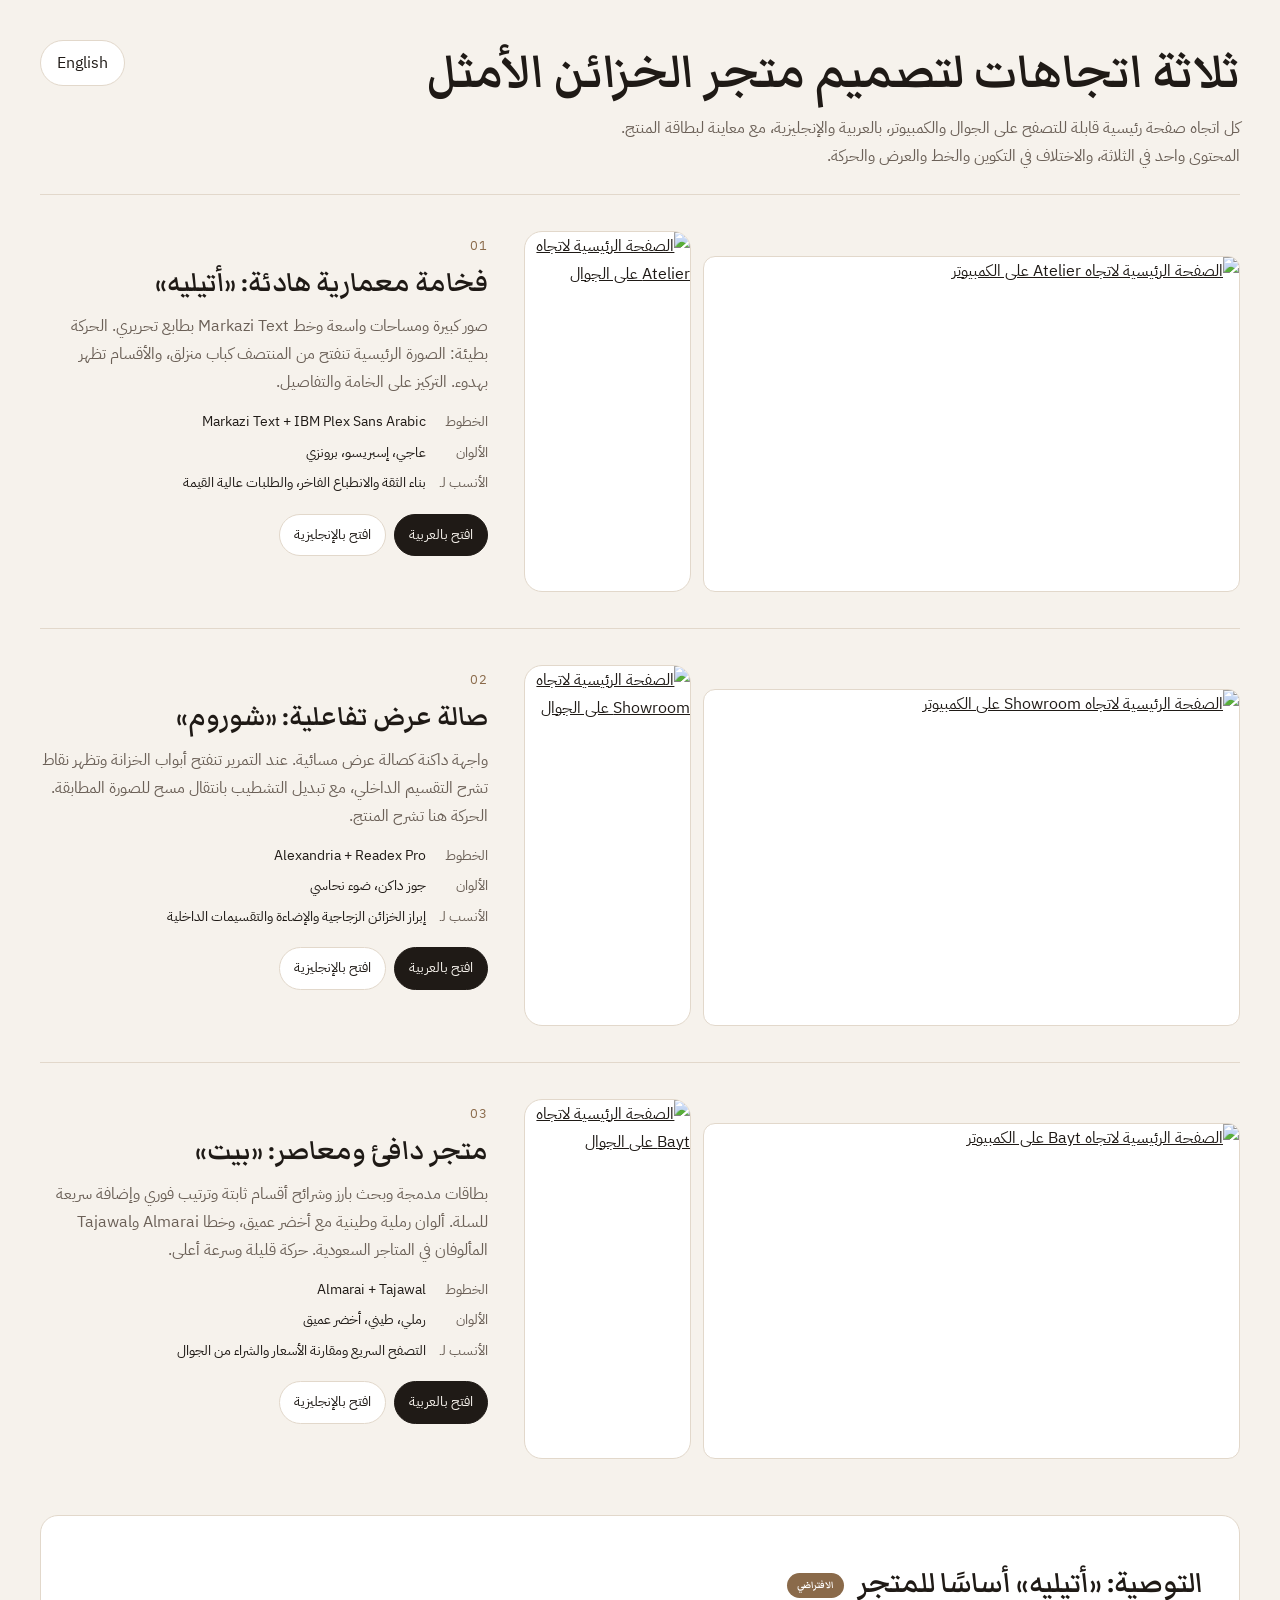
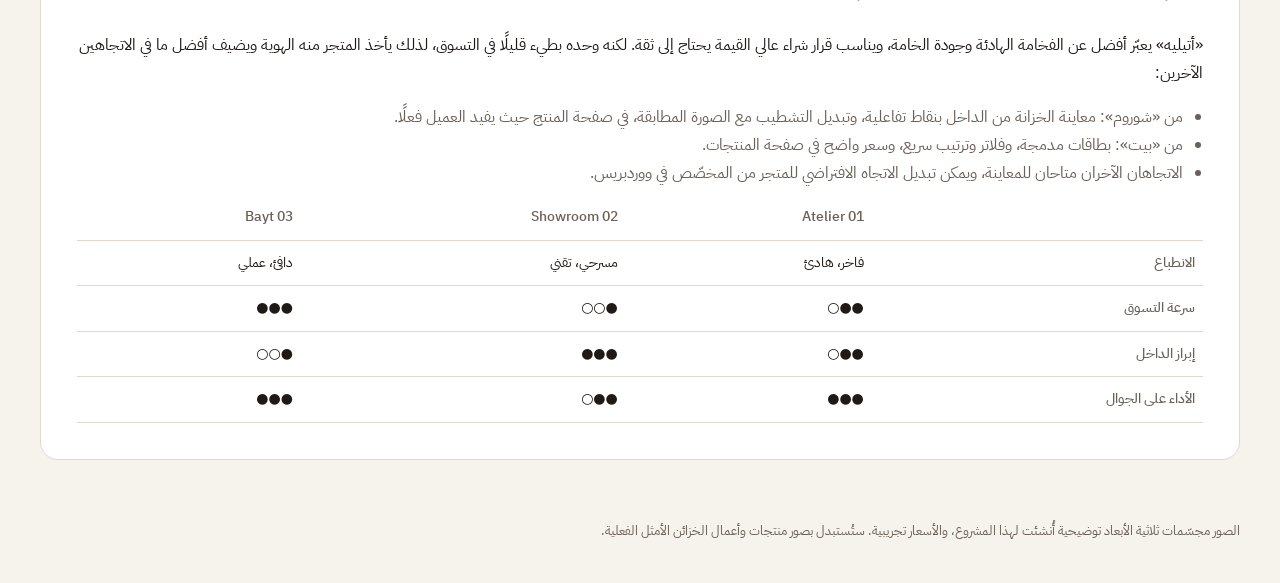
==== optimum-closets/concepts/index.html @ 6e4e9c9d "Optimum Closets v2: bilingual WooCommerce store, three design concepts, 3D renders - Theme v2.0.0: A" ====
<!doctype html>
<html lang="ar" dir="rtl">
<head>
<meta charset="utf-8">
<meta name="viewport" content="width=device-width, initial-scale=1">
<title>Design Concepts — Optimum Closets</title>
<meta name="description" content="Three design directions for the Optimum Closets store, compared, with a recommendation.">
<link rel="stylesheet" href="../assets/fonts/fonts.css">
<style>
:root { --bg: #f6f2ec; --card: #fff; --ink: #1f1a16; --muted: #6b6057; --line: #e2d8cb; --accent: #8a6a4a; --g: clamp(16px, 4vw, 40px); }
@media (prefers-color-scheme: dark) { :root:not([data-theme="light"]) { --bg: #141210; --card: #1d1a17; --ink: #efe7dc; --muted: #a99b8a; --line: #332d27; --accent: #c9a26b; } }
:root[data-theme="dark"] { --bg: #141210; --card: #1d1a17; --ink: #efe7dc; --muted: #a99b8a; --line: #332d27; --accent: #c9a26b; }
* { box-sizing: border-box; }
body { margin: 0; background: var(--bg); color: var(--ink); font: 400 16px/1.75 "IBM Plex Sans Arabic", system-ui, sans-serif; overflow-x: clip; }
a { color: inherit; }
img { display: block; width: 100%; height: auto; }
.wrap { max-width: 1280px; margin-inline: auto; padding-inline: var(--g); }
header.top { padding-block: 40px 24px; display: flex; justify-content: space-between; align-items: start; gap: 16px; flex-wrap: wrap; }
h1 { font-family: "Markazi Text", serif; font-weight: 600; font-size: clamp(34px, 5vw, 60px); line-height: 1.1; margin: 0 0 8px; }
.sub { color: var(--muted); max-width: 64ch; margin: 0; }
.lang { border: 1px solid var(--line); background: var(--card); padding: 8px 16px; border-radius: 999px; font: inherit; color: inherit; cursor: pointer; }
.concept { display: grid; grid-template-columns: 1.6fr 1fr; gap: clamp(16px, 3vw, 36px); padding-block: 36px; border-top: 1px solid var(--line); align-items: start; }
.shots { display: grid; grid-template-columns: 3.2fr 1fr; gap: 12px; align-items: end; }
.shot { border-radius: 12px; overflow: hidden; border: 1px solid var(--line); background: var(--card); }
.shot.m { border-radius: 18px; }
.meta h2 { font-family: "Markazi Text", serif; font-weight: 600; font-size: 34px; line-height: 1.15; margin: 4px 0 10px; }
.num { font-size: 13px; color: var(--accent); letter-spacing: .08em; }
.meta p { margin: 0 0 12px; color: var(--muted); }
dl { display: grid; grid-template-columns: auto 1fr; gap: 6px 14px; font-size: 14px; margin: 14px 0 18px; }
dt { color: var(--muted); }
dd { margin: 0; }
.links { display: flex; flex-wrap: wrap; gap: 8px; }
.links a { text-decoration: none; border: 1px solid var(--line); background: var(--card); padding: 8px 14px; border-radius: 999px; font-size: 14px; }
.links a.primary { background: var(--ink); color: var(--bg); border-color: var(--ink); }
.pick { background: var(--card); border: 1px solid var(--line); border-radius: 18px; padding: clamp(20px, 3vw, 36px); margin-block: 20px 60px; }
.pick h2 { font-family: "Markazi Text", serif; font-weight: 600; font-size: 36px; margin: 0 0 10px; }
.pick ul { margin: 10px 0 0; padding-inline-start: 20px; color: var(--muted); }
.badge { display: inline-block; font-size: 12px; background: var(--accent); color: #fff; padding: 2px 10px; border-radius: 999px; margin-inline-start: 8px; vertical-align: middle; }
table { width: 100%; border-collapse: collapse; font-size: 14px; margin-top: 8px; }
th, td { text-align: start; padding: 10px 8px; border-bottom: 1px solid var(--line); vertical-align: top; }
th { color: var(--muted); font-weight: 500; }
.tablewrap { overflow-x: auto; }
footer { color: var(--muted); font-size: 13px; padding-block: 0 40px; }
@media (max-width: 860px) { .concept { grid-template-columns: 1fr; } }
</style>
</head>
<body>
<div class="wrap">
	<header class="top">
		<div>
			<h1 data-i="title">ثلاثة اتجاهات لتصميم متجر الخزائن الأمثل</h1>
			<p class="sub" data-i="intro">كل اتجاه صفحة رئيسية قابلة للتصفح على الجوال والكمبيوتر، بالعربية والإنجليزية، مع معاينة لبطاقة المنتج. المحتوى واحد في الثلاثة، والاختلاف في التكوين والخط والعرض والحركة.</p>
		</div>
		<button class="lang" type="button" id="lang">English</button>
	</header>

	<section class="concept">
		<div class="shots">
			<a class="shot" href="atelier.html"><img src="shots/atelier-1440.webp" alt="" loading="lazy" width="1440" height="900" data-alt="c1d"></a>
			<a class="shot m" href="atelier.html"><img src="shots/atelier-375.webp" alt="" loading="lazy" width="375" height="812" data-alt="c1m"></a>
		</div>
		<div class="meta">
			<span class="num">01</span>
			<h2 data-i="c1">فخامة معمارية هادئة: «أتيليه»</h2>
			<p data-i="c1d">صور كبيرة ومساحات واسعة وخط Markazi Text بطابع تحريري. الحركة بطيئة: الصورة الرئيسية تنفتح من المنتصف كباب منزلق، والأقسام تظهر بهدوء. التركيز على الخامة والتفاصيل.</p>
			<dl>
				<dt data-i="type">الخطوط</dt><dd>Markazi Text + IBM Plex Sans Arabic</dd>
				<dt data-i="palette">الألوان</dt><dd data-i="c1p">عاجي، إسبريسو، برونزي</dd>
				<dt data-i="best">الأنسب لـ</dt><dd data-i="c1b">بناء الثقة والانطباع الفاخر، والطلبات عالية القيمة</dd>
			</dl>
			<div class="links"><a class="primary" href="atelier.html" data-i="openAr">افتح بالعربية</a><a href="atelier.html?lang=en" data-i="openEn">افتح بالإنجليزية</a></div>
		</div>
	</section>

	<section class="concept">
		<div class="shots">
			<a class="shot" href="showroom.html"><img src="shots/showroom-1440.webp" alt="" loading="lazy" width="1440" height="900" data-alt="c2d"></a>
			<a class="shot m" href="showroom.html"><img src="shots/showroom-375.webp" alt="" loading="lazy" width="375" height="812" data-alt="c2m"></a>
		</div>
		<div class="meta">
			<span class="num">02</span>
			<h2 data-i="c2">صالة عرض تفاعلية: «شوروم»</h2>
			<p data-i="c2d">واجهة داكنة كصالة عرض مسائية. عند التمرير تنفتح أبواب الخزانة وتظهر نقاط تشرح التقسيم الداخلي، مع تبديل التشطيب بانتقال مسح للصورة المطابقة. الحركة هنا تشرح المنتج.</p>
			<dl>
				<dt data-i="type">الخطوط</dt><dd>Alexandria + Readex Pro</dd>
				<dt data-i="palette">الألوان</dt><dd data-i="c2p">جوز داكن، ضوء نحاسي</dd>
				<dt data-i="best">الأنسب لـ</dt><dd data-i="c2b">إبراز الخزائن الزجاجية والإضاءة والتقسيمات الداخلية</dd>
			</dl>
			<div class="links"><a class="primary" href="showroom.html" data-i="openAr">افتح بالعربية</a><a href="showroom.html?lang=en" data-i="openEn">افتح بالإنجليزية</a></div>
		</div>
	</section>

	<section class="concept">
		<div class="shots">
			<a class="shot" href="bayt.html"><img src="shots/bayt-1440.webp" alt="" loading="lazy" width="1440" height="900" data-alt="c3d"></a>
			<a class="shot m" href="bayt.html"><img src="shots/bayt-375.webp" alt="" loading="lazy" width="375" height="812" data-alt="c3m"></a>
		</div>
		<div class="meta">
			<span class="num">03</span>
			<h2 data-i="c3">متجر دافئ ومعاصر: «بيت»</h2>
			<p data-i="c3d">بطاقات مدمجة وبحث بارز وشرائح أقسام ثابتة وترتيب فوري وإضافة سريعة للسلة. ألوان رملية وطينية مع أخضر عميق، وخطا Almarai وTajawal المألوفان في المتاجر السعودية. حركة قليلة وسرعة أعلى.</p>
			<dl>
				<dt data-i="type">الخطوط</dt><dd>Almarai + Tajawal</dd>
				<dt data-i="palette">الألوان</dt><dd data-i="c3p">رملي، طيني، أخضر عميق</dd>
				<dt data-i="best">الأنسب لـ</dt><dd data-i="c3b">التصفح السريع ومقارنة الأسعار والشراء من الجوال</dd>
			</dl>
			<div class="links"><a class="primary" href="bayt.html" data-i="openAr">افتح بالعربية</a><a href="bayt.html?lang=en" data-i="openEn">افتح بالإنجليزية</a></div>
		</div>
	</section>

	<section class="pick">
		<h2 data-i="recT">التوصية: «أتيليه» أساسًا للمتجر <span class="badge" data-i="default">الافتراضي</span></h2>
		<p data-i="recP">«أتيليه» يعبّر أفضل عن الفخامة الهادئة وجودة الخامة، ويناسب قرار شراء عالي القيمة يحتاج إلى ثقة. لكنه وحده بطيء قليلًا في التسوق، لذلك يأخذ المتجر منه الهوية ويضيف أفضل ما في الاتجاهين الآخرين:</p>
		<ul>
			<li data-i="rec1">من «شوروم»: معاينة الخزانة من الداخل بنقاط تفاعلية، وتبديل التشطيب مع الصورة المطابقة، في صفحة المنتج حيث يفيد العميل فعلًا.</li>
			<li data-i="rec2">من «بيت»: بطاقات مدمجة، وفلاتر وترتيب سريع، وسعر واضح في صفحة المنتجات.</li>
			<li data-i="rec3">الاتجاهان الآخران متاحان للمعاينة، ويمكن تبديل الاتجاه الافتراضي للمتجر من المخصّص في ووردبريس.</li>
		</ul>
		<div class="tablewrap">
			<table>
				<thead><tr><th></th><th>01 Atelier</th><th>02 Showroom</th><th>03 Bayt</th></tr></thead>
				<tbody>
					<tr><th data-i="r1">الانطباع</th><td data-i="r1a">فاخر، هادئ</td><td data-i="r1b">مسرحي، تقني</td><td data-i="r1c">دافئ، عملي</td></tr>
					<tr><th data-i="r2">سرعة التسوق</th><td>●●○</td><td>●○○</td><td>●●●</td></tr>
					<tr><th data-i="r3">إبراز الداخل</th><td>●●○</td><td>●●●</td><td>●○○</td></tr>
					<tr><th data-i="r4">الأداء على الجوال</th><td>●●●</td><td>●●○</td><td>●●●</td></tr>
				</tbody>
			</table>
		</div>
	</section>
	<footer data-i="foot">الصور مجسّمات ثلاثية الأبعاد توضيحية أُنشئت لهذا المشروع، والأسعار تجريبية. ستُستبدل بصور منتجات وأعمال الخزائن الأمثل الفعلية.</footer>
</div>
<script>
( function () {
	var en = {
		title: 'Three design directions for the Optimum Closets store',
		intro: 'Each direction is a browsable homepage for mobile and desktop, in Arabic and English, with a product card preview. The content is identical; they differ in composition, typography, presentation and motion.',
		c1: 'Quiet architectural luxury: “Atelier”',
		c1d: 'Large images, generous space and an editorial serif (Markazi Text). Slow motion: the hero opens from the centre like a sliding door and sections settle in calmly. The focus is material and detail.',
		c1p: 'Ivory, espresso, bronze', c1b: 'Building trust and a premium first impression for high-value orders',
		c2: 'Interactive showroom: “Showroom”',
		c2d: 'A dark, after-hours showroom. As you scroll the doors open and hotspots explain the interior; switching finish wipes to the exact matching image. Here, motion explains the product.',
		c2p: 'Dark walnut, brass light', c2b: 'Showcasing glass wardrobes, lighting and interior layouts',
		c3: 'Warm contemporary store: “Bayt”',
		c3d: 'Compact cards, a prominent search, sticky category chips, instant sorting and quick add. Sand, clay and deep green with Almarai and Tajawal, familiar from Saudi retail. Little motion, more speed.',
		c3p: 'Sand, clay, deep green', c3b: 'Fast browsing, price comparison and buying on mobile',
		type: 'Typefaces', palette: 'Palette', best: 'Best for',
		openAr: 'Open in Arabic', openEn: 'Open in English',
		recT: 'Recommendation: “Atelier” as the store’s base', default: 'Default',
		recP: 'Atelier best expresses quiet luxury and material quality, and suits a high-value purchase that needs trust. On its own it is a little slow to shop, so the store takes its identity and adds the best of the other two:',
		rec1: 'From Showroom: the see-inside view with interactive hotspots and finish switching with matching imagery, on the product page where it actually helps.',
		rec2: 'From Bayt: compact cards, fast filters and sorting, and clear prices on the product listing.',
		rec3: 'The other two directions stay available to preview, and the store’s default direction can be switched in the WordPress Customizer.',
		r1: 'Feel', r1a: 'Premium, calm', r1b: 'Theatrical, technical', r1c: 'Warm, practical', r2: 'Shopping speed', r3: 'Shows interiors', r4: 'Mobile performance',
		foot: 'Images are illustrative 3D renders created for this project, and prices are demo values. They will be replaced with Optimum Closets’ actual product and project photos.'
	};
	var ar = {};
	document.querySelectorAll( '[data-i]' ).forEach( function ( el ) { ar[ el.getAttribute( 'data-i' ) ] = el.innerHTML; } );
	var lang = new URLSearchParams( location.search ).get( 'lang' ) === 'en' ? 'en' : 'ar';
	function apply() {
		var d = lang === 'en' ? en : ar;
		document.documentElement.lang = lang;
		document.documentElement.dir = lang === 'en' ? 'ltr' : 'rtl';
		document.querySelectorAll( '[data-i]' ).forEach( function ( el ) {
			var k = el.getAttribute( 'data-i' );
			if ( d[ k ] !== undefined ) { el.innerHTML = d[ k ]; }
		} );
		document.querySelectorAll( '.links a, a.shot' ).forEach( function ( a ) {
			if ( a.classList.contains( 'shot' ) ) { a.href = a.getAttribute( 'href' ).split( '?' )[ 0 ] + ( lang === 'en' ? '?lang=en' : '?lang=ar' ); }
		} );
		document.getElementById( 'lang' ).textContent = lang === 'en' ? 'العربية' : 'English';
		document.querySelectorAll( 'img[data-alt]' ).forEach( function ( img ) {
			var n = img.getAttribute( 'data-alt' );
			var name = { c1: 'Atelier', c2: 'Showroom', c3: 'Bayt' }[ n.slice( 0, 2 ) ];
			img.alt = lang === 'en' ? name + ( n[ 2 ] === 'd' ? ' homepage on desktop' : ' homepage on mobile' ) : 'الصفحة الرئيسية لاتجاه ' + name + ( n[ 2 ] === 'd' ? ' على الكمبيوتر' : ' على الجوال' );
		} );
	}
	document.getElementById( 'lang' ).addEventListener( 'click', function () {
		lang = lang === 'en' ? 'ar' : 'en';
		var u = new URL( location.href ); u.searchParams.set( 'lang', lang ); history.replaceState( null, '', u );
		apply();
	} );
	apply();
} )();
</script>
</body>
</html>
---- optimum-closets/assets/fonts/fonts.css ----
/* Self-hosted fonts (SIL Open Font License 1.1) via @fontsource. Arabic + Latin subsets. */
@font-face{font-family:'Markazi Text';font-style:normal;font-weight:500;font-display:swap;src:url(markazi-text-arabic-500-normal.woff2) format('woff2');unicode-range:U+0600-06FF, U+0750-077F, U+0870-088E, U+0890-0891, U+0897-08E1, U+08E3-08FF, U+200C-200E, U+2010-2011, U+204F, U+2E41, U+FB50-FDFF, U+FE70-FE74, U+FE76-FEFC}
@font-face{font-family:'Markazi Text';font-style:normal;font-weight:500;font-display:swap;src:url(markazi-text-latin-500-normal.woff2) format('woff2');unicode-range:U+0000-00FF, U+0131, U+0152-0153, U+02BB-02BC, U+02C6, U+02DA, U+02DC, U+0304, U+0308, U+0329, U+2000-206F, U+20AC, U+2122, U+2191, U+2193, U+2212, U+2215, U+FEFF, U+FFFD}
@font-face{font-family:'Markazi Text';font-style:normal;font-weight:600;font-display:swap;src:url(markazi-text-arabic-600-normal.woff2) format('woff2');unicode-range:U+0600-06FF, U+0750-077F, U+0870-088E, U+0890-0891, U+0897-08E1, U+08E3-08FF, U+200C-200E, U+2010-2011, U+204F, U+2E41, U+FB50-FDFF, U+FE70-FE74, U+FE76-FEFC}
@font-face{font-family:'Markazi Text';font-style:normal;font-weight:600;font-display:swap;src:url(markazi-text-latin-600-normal.woff2) format('woff2');unicode-range:U+0000-00FF, U+0131, U+0152-0153, U+02BB-02BC, U+02C6, U+02DA, U+02DC, U+0304, U+0308, U+0329, U+2000-206F, U+20AC, U+2122, U+2191, U+2193, U+2212, U+2215, U+FEFF, U+FFFD}
@font-face{font-family:'IBM Plex Sans Arabic';font-style:normal;font-weight:300;font-display:swap;src:url(ibm-plex-sans-arabic-arabic-300-normal.woff2) format('woff2');unicode-range:U+0600-06FF, U+0750-077F, U+0870-088E, U+0890-0891, U+0897-08E1, U+08E3-08FF, U+200C-200E, U+2010-2011, U+204F, U+2E41, U+FB50-FDFF, U+FE70-FE74, U+FE76-FEFC}
@font-face{font-family:'IBM Plex Sans Arabic';font-style:normal;font-weight:300;font-display:swap;src:url(ibm-plex-sans-arabic-latin-300-normal.woff2) format('woff2');unicode-range:U+0000-00FF, U+0131, U+0152-0153, U+02BB-02BC, U+02C6, U+02DA, U+02DC, U+0304, U+0308, U+0329, U+2000-206F, U+20AC, U+2122, U+2191, U+2193, U+2212, U+2215, U+FEFF, U+FFFD}
@font-face{font-family:'IBM Plex Sans Arabic';font-style:normal;font-weight:400;font-display:swap;src:url(ibm-plex-sans-arabic-arabic-400-normal.woff2) format('woff2');unicode-range:U+0600-06FF, U+0750-077F, U+0870-088E, U+0890-0891, U+0897-08E1, U+08E3-08FF, U+200C-200E, U+2010-2011, U+204F, U+2E41, U+FB50-FDFF, U+FE70-FE74, U+FE76-FEFC}
@font-face{font-family:'IBM Plex Sans Arabic';font-style:normal;font-weight:400;font-display:swap;src:url(ibm-plex-sans-arabic-latin-400-normal.woff2) format('woff2');unicode-range:U+0000-00FF, U+0131, U+0152-0153, U+02BB-02BC, U+02C6, U+02DA, U+02DC, U+0304, U+0308, U+0329, U+2000-206F, U+20AC, U+2122, U+2191, U+2193, U+2212, U+2215, U+FEFF, U+FFFD}
@font-face{font-family:'IBM Plex Sans Arabic';font-style:normal;font-weight:500;font-display:swap;src:url(ibm-plex-sans-arabic-arabic-500-normal.woff2) format('woff2');unicode-range:U+0600-06FF, U+0750-077F, U+0870-088E, U+0890-0891, U+0897-08E1, U+08E3-08FF, U+200C-200E, U+2010-2011, U+204F, U+2E41, U+FB50-FDFF, U+FE70-FE74, U+FE76-FEFC}
@font-face{font-family:'IBM Plex Sans Arabic';font-style:normal;font-weight:500;font-display:swap;src:url(ibm-plex-sans-arabic-latin-500-normal.woff2) format('woff2');unicode-range:U+0000-00FF, U+0131, U+0152-0153, U+02BB-02BC, U+02C6, U+02DA, U+02DC, U+0304, U+0308, U+0329, U+2000-206F, U+20AC, U+2122, U+2191, U+2193, U+2212, U+2215, U+FEFF, U+FFFD}
@font-face{font-family:'IBM Plex Sans Arabic';font-style:normal;font-weight:600;font-display:swap;src:url(ibm-plex-sans-arabic-arabic-600-normal.woff2) format('woff2');unicode-range:U+0600-06FF, U+0750-077F, U+0870-088E, U+0890-0891, U+0897-08E1, U+08E3-08FF, U+200C-200E, U+2010-2011, U+204F, U+2E41, U+FB50-FDFF, U+FE70-FE74, U+FE76-FEFC}
@font-face{font-family:'IBM Plex Sans Arabic';font-style:normal;font-weight:600;font-display:swap;src:url(ibm-plex-sans-arabic-latin-600-normal.woff2) format('woff2');unicode-range:U+0000-00FF, U+0131, U+0152-0153, U+02BB-02BC, U+02C6, U+02DA, U+02DC, U+0304, U+0308, U+0329, U+2000-206F, U+20AC, U+2122, U+2191, U+2193, U+2212, U+2215, U+FEFF, U+FFFD}
@font-face{font-family:'Alexandria';font-style:normal;font-weight:300;font-display:swap;src:url(alexandria-arabic-300-normal.woff2) format('woff2');unicode-range:U+0600-06FF, U+0750-077F, U+0870-088E, U+0890-0891, U+0897-08E1, U+08E3-08FF, U+200C-200E, U+2010-2011, U+204F, U+2E41, U+FB50-FDFF, U+FE70-FE74, U+FE76-FEFC}
@font-face{font-family:'Alexandria';font-style:normal;font-weight:300;font-display:swap;src:url(alexandria-latin-300-normal.woff2) format('woff2');unicode-range:U+0000-00FF, U+0131, U+0152-0153, U+02BB-02BC, U+02C6, U+02DA, U+02DC, U+0304, U+0308, U+0329, U+2000-206F, U+20AC, U+2122, U+2191, U+2193, U+2212, U+2215, U+FEFF, U+FFFD}
@font-face{font-family:'Alexandria';font-style:normal;font-weight:500;font-display:swap;src:url(alexandria-arabic-500-normal.woff2) format('woff2');unicode-range:U+0600-06FF, U+0750-077F, U+0870-088E, U+0890-0891, U+0897-08E1, U+08E3-08FF, U+200C-200E, U+2010-2011, U+204F, U+2E41, U+FB50-FDFF, U+FE70-FE74, U+FE76-FEFC}
@font-face{font-family:'Alexandria';font-style:normal;font-weight:500;font-display:swap;src:url(alexandria-latin-500-normal.woff2) format('woff2');unicode-range:U+0000-00FF, U+0131, U+0152-0153, U+02BB-02BC, U+02C6, U+02DA, U+02DC, U+0304, U+0308, U+0329, U+2000-206F, U+20AC, U+2122, U+2191, U+2193, U+2212, U+2215, U+FEFF, U+FFFD}
@font-face{font-family:'Alexandria';font-style:normal;font-weight:700;font-display:swap;src:url(alexandria-arabic-700-normal.woff2) format('woff2');unicode-range:U+0600-06FF, U+0750-077F, U+0870-088E, U+0890-0891, U+0897-08E1, U+08E3-08FF, U+200C-200E, U+2010-2011, U+204F, U+2E41, U+FB50-FDFF, U+FE70-FE74, U+FE76-FEFC}
@font-face{font-family:'Alexandria';font-style:normal;font-weight:700;font-display:swap;src:url(alexandria-latin-700-normal.woff2) format('woff2');unicode-range:U+0000-00FF, U+0131, U+0152-0153, U+02BB-02BC, U+02C6, U+02DA, U+02DC, U+0304, U+0308, U+0329, U+2000-206F, U+20AC, U+2122, U+2191, U+2193, U+2212, U+2215, U+FEFF, U+FFFD}
@font-face{font-family:'Readex Pro';font-style:normal;font-weight:300;font-display:swap;src:url(readex-pro-arabic-300-normal.woff2) format('woff2');unicode-range:U+0600-06FF, U+0750-077F, U+0870-088E, U+0890-0891, U+0897-08E1, U+08E3-08FF, U+200C-200E, U+2010-2011, U+204F, U+2E41, U+FB50-FDFF, U+FE70-FE74, U+FE76-FEFC}
@font-face{font-family:'Readex Pro';font-style:normal;font-weight:300;font-display:swap;src:url(readex-pro-latin-300-normal.woff2) format('woff2');unicode-range:U+0000-00FF, U+0131, U+0152-0153, U+02BB-02BC, U+02C6, U+02DA, U+02DC, U+0304, U+0308, U+0329, U+2000-206F, U+20AC, U+2122, U+2191, U+2193, U+2212, U+2215, U+FEFF, U+FFFD}
@font-face{font-family:'Readex Pro';font-style:normal;font-weight:400;font-display:swap;src:url(readex-pro-arabic-400-normal.woff2) format('woff2');unicode-range:U+0600-06FF, U+0750-077F, U+0870-088E, U+0890-0891, U+0897-08E1, U+08E3-08FF, U+200C-200E, U+2010-2011, U+204F, U+2E41, U+FB50-FDFF, U+FE70-FE74, U+FE76-FEFC}
@font-face{font-family:'Readex Pro';font-style:normal;font-weight:400;font-display:swap;src:url(readex-pro-latin-400-normal.woff2) format('woff2');unicode-range:U+0000-00FF, U+0131, U+0152-0153, U+02BB-02BC, U+02C6, U+02DA, U+02DC, U+0304, U+0308, U+0329, U+2000-206F, U+20AC, U+2122, U+2191, U+2193, U+2212, U+2215, U+FEFF, U+FFFD}
@font-face{font-family:'Readex Pro';font-style:normal;font-weight:500;font-display:swap;src:url(readex-pro-arabic-500-normal.woff2) format('woff2');unicode-range:U+0600-06FF, U+0750-077F, U+0870-088E, U+0890-0891, U+0897-08E1, U+08E3-08FF, U+200C-200E, U+2010-2011, U+204F, U+2E41, U+FB50-FDFF, U+FE70-FE74, U+FE76-FEFC}
@font-face{font-family:'Readex Pro';font-style:normal;font-weight:500;font-display:swap;src:url(readex-pro-latin-500-normal.woff2) format('woff2');unicode-range:U+0000-00FF, U+0131, U+0152-0153, U+02BB-02BC, U+02C6, U+02DA, U+02DC, U+0304, U+0308, U+0329, U+2000-206F, U+20AC, U+2122, U+2191, U+2193, U+2212, U+2215, U+FEFF, U+FFFD}
@font-face{font-family:'Almarai';font-style:normal;font-weight:400;font-display:swap;src:url(almarai-arabic-400-normal.woff2) format('woff2');unicode-range:U+0600-06FF, U+0750-077F, U+0870-088E, U+0890-0891, U+0897-08E1, U+08E3-08FF, U+200C-200E, U+2010-2011, U+204F, U+2E41, U+FB50-FDFF, U+FE70-FE74, U+FE76-FEFC}
@font-face{font-family:'Almarai';font-style:normal;font-weight:400;font-display:swap;src:url(almarai-latin-400-normal.woff2) format('woff2');unicode-range:U+0000-00FF, U+0131, U+0152-0153, U+02BB-02BC, U+02C6, U+02DA, U+02DC, U+0304, U+0308, U+0329, U+2000-206F, U+20AC, U+2122, U+2191, U+2193, U+2212, U+2215, U+FEFF, U+FFFD}
@font-face{font-family:'Almarai';font-style:normal;font-weight:700;font-display:swap;src:url(almarai-arabic-700-normal.woff2) format('woff2');unicode-range:U+0600-06FF, U+0750-077F, U+0870-088E, U+0890-0891, U+0897-08E1, U+08E3-08FF, U+200C-200E, U+2010-2011, U+204F, U+2E41, U+FB50-FDFF, U+FE70-FE74, U+FE76-FEFC}
@font-face{font-family:'Almarai';font-style:normal;font-weight:700;font-display:swap;src:url(almarai-latin-700-normal.woff2) format('woff2');unicode-range:U+0000-00FF, U+0131, U+0152-0153, U+02BB-02BC, U+02C6, U+02DA, U+02DC, U+0304, U+0308, U+0329, U+2000-206F, U+20AC, U+2122, U+2191, U+2193, U+2212, U+2215, U+FEFF, U+FFFD}
@font-face{font-family:'Almarai';font-style:normal;font-weight:800;font-display:swap;src:url(almarai-arabic-800-normal.woff2) format('woff2');unicode-range:U+0600-06FF, U+0750-077F, U+0870-088E, U+0890-0891, U+0897-08E1, U+08E3-08FF, U+200C-200E, U+2010-2011, U+204F, U+2E41, U+FB50-FDFF, U+FE70-FE74, U+FE76-FEFC}
@font-face{font-family:'Almarai';font-style:normal;font-weight:800;font-display:swap;src:url(almarai-latin-800-normal.woff2) format('woff2');unicode-range:U+0000-00FF, U+0131, U+0152-0153, U+02BB-02BC, U+02C6, U+02DA, U+02DC, U+0304, U+0308, U+0329, U+2000-206F, U+20AC, U+2122, U+2191, U+2193, U+2212, U+2215, U+FEFF, U+FFFD}
@font-face{font-family:'Tajawal';font-style:normal;font-weight:400;font-display:swap;src:url(tajawal-arabic-400-normal.woff2) format('woff2');unicode-range:U+0600-06FF, U+0750-077F, U+0870-088E, U+0890-0891, U+0897-08E1, U+08E3-08FF, U+200C-200E, U+2010-2011, U+204F, U+2E41, U+FB50-FDFF, U+FE70-FE74, U+FE76-FEFC}
@font-face{font-family:'Tajawal';font-style:normal;font-weight:400;font-display:swap;src:url(tajawal-latin-400-normal.woff2) format('woff2');unicode-range:U+0000-00FF, U+0131, U+0152-0153, U+02BB-02BC, U+02C6, U+02DA, U+02DC, U+0304, U+0308, U+0329, U+2000-206F, U+20AC, U+2122, U+2191, U+2193, U+2212, U+2215, U+FEFF, U+FFFD}
@font-face{font-family:'Tajawal';font-style:normal;font-weight:500;font-display:swap;src:url(tajawal-arabic-500-normal.woff2) format('woff2');unicode-range:U+0600-06FF, U+0750-077F, U+0870-088E, U+0890-0891, U+0897-08E1, U+08E3-08FF, U+200C-200E, U+2010-2011, U+204F, U+2E41, U+FB50-FDFF, U+FE70-FE74, U+FE76-FEFC}
@font-face{font-family:'Tajawal';font-style:normal;font-weight:500;font-display:swap;src:url(tajawal-latin-500-normal.woff2) format('woff2');unicode-range:U+0000-00FF, U+0131, U+0152-0153, U+02BB-02BC, U+02C6, U+02DA, U+02DC, U+0304, U+0308, U+0329, U+2000-206F, U+20AC, U+2122, U+2191, U+2193, U+2212, U+2215, U+FEFF, U+FFFD}
@font-face{font-family:'Tajawal';font-style:normal;font-weight:700;font-display:swap;src:url(tajawal-arabic-700-normal.woff2) format('woff2');unicode-range:U+0600-06FF, U+0750-077F, U+0870-088E, U+0890-0891, U+0897-08E1, U+08E3-08FF, U+200C-200E, U+2010-2011, U+204F, U+2E41, U+FB50-FDFF, U+FE70-FE74, U+FE76-FEFC}
@font-face{font-family:'Tajawal';font-style:normal;font-weight:700;font-display:swap;src:url(tajawal-latin-700-normal.woff2) format('woff2');unicode-range:U+0000-00FF, U+0131, U+0152-0153, U+02BB-02BC, U+02C6, U+02DA, U+02DC, U+0304, U+0308, U+0329, U+2000-206F, U+20AC, U+2122, U+2191, U+2193, U+2212, U+2215, U+FEFF, U+FFFD}
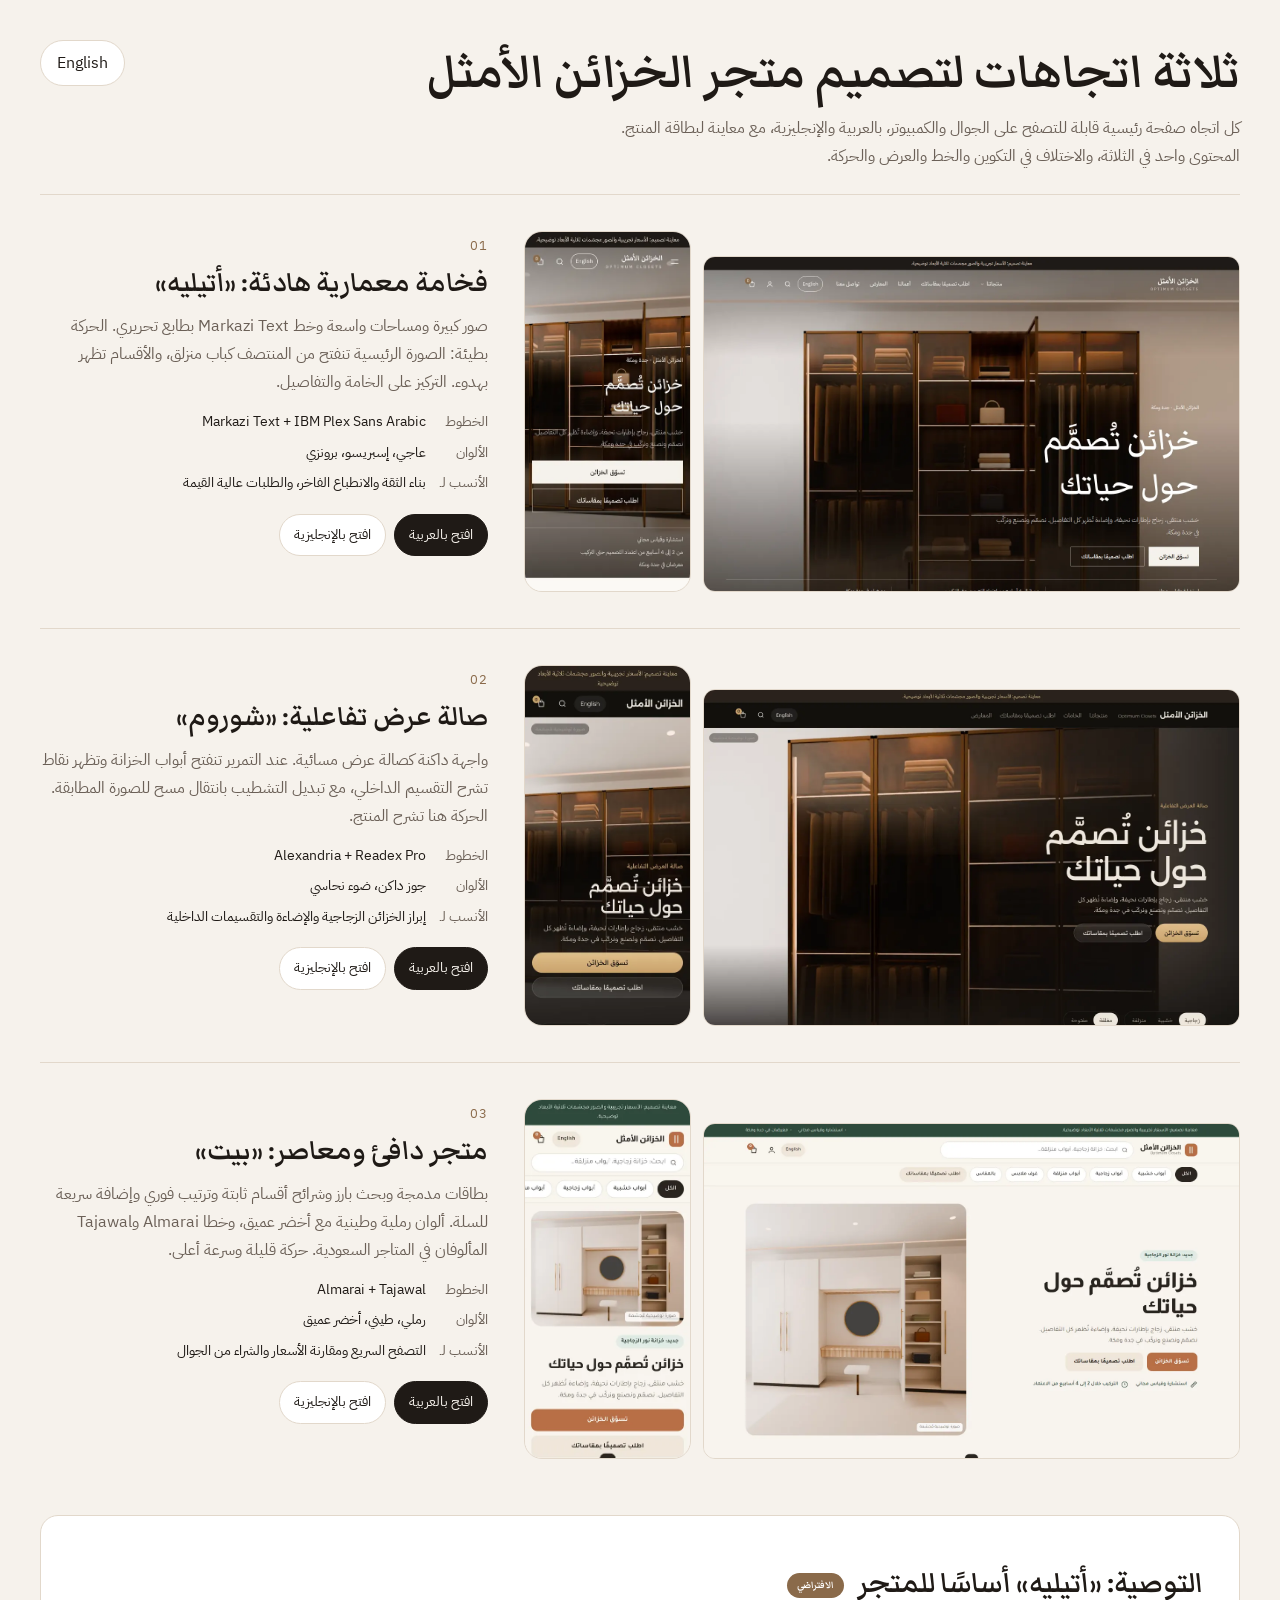
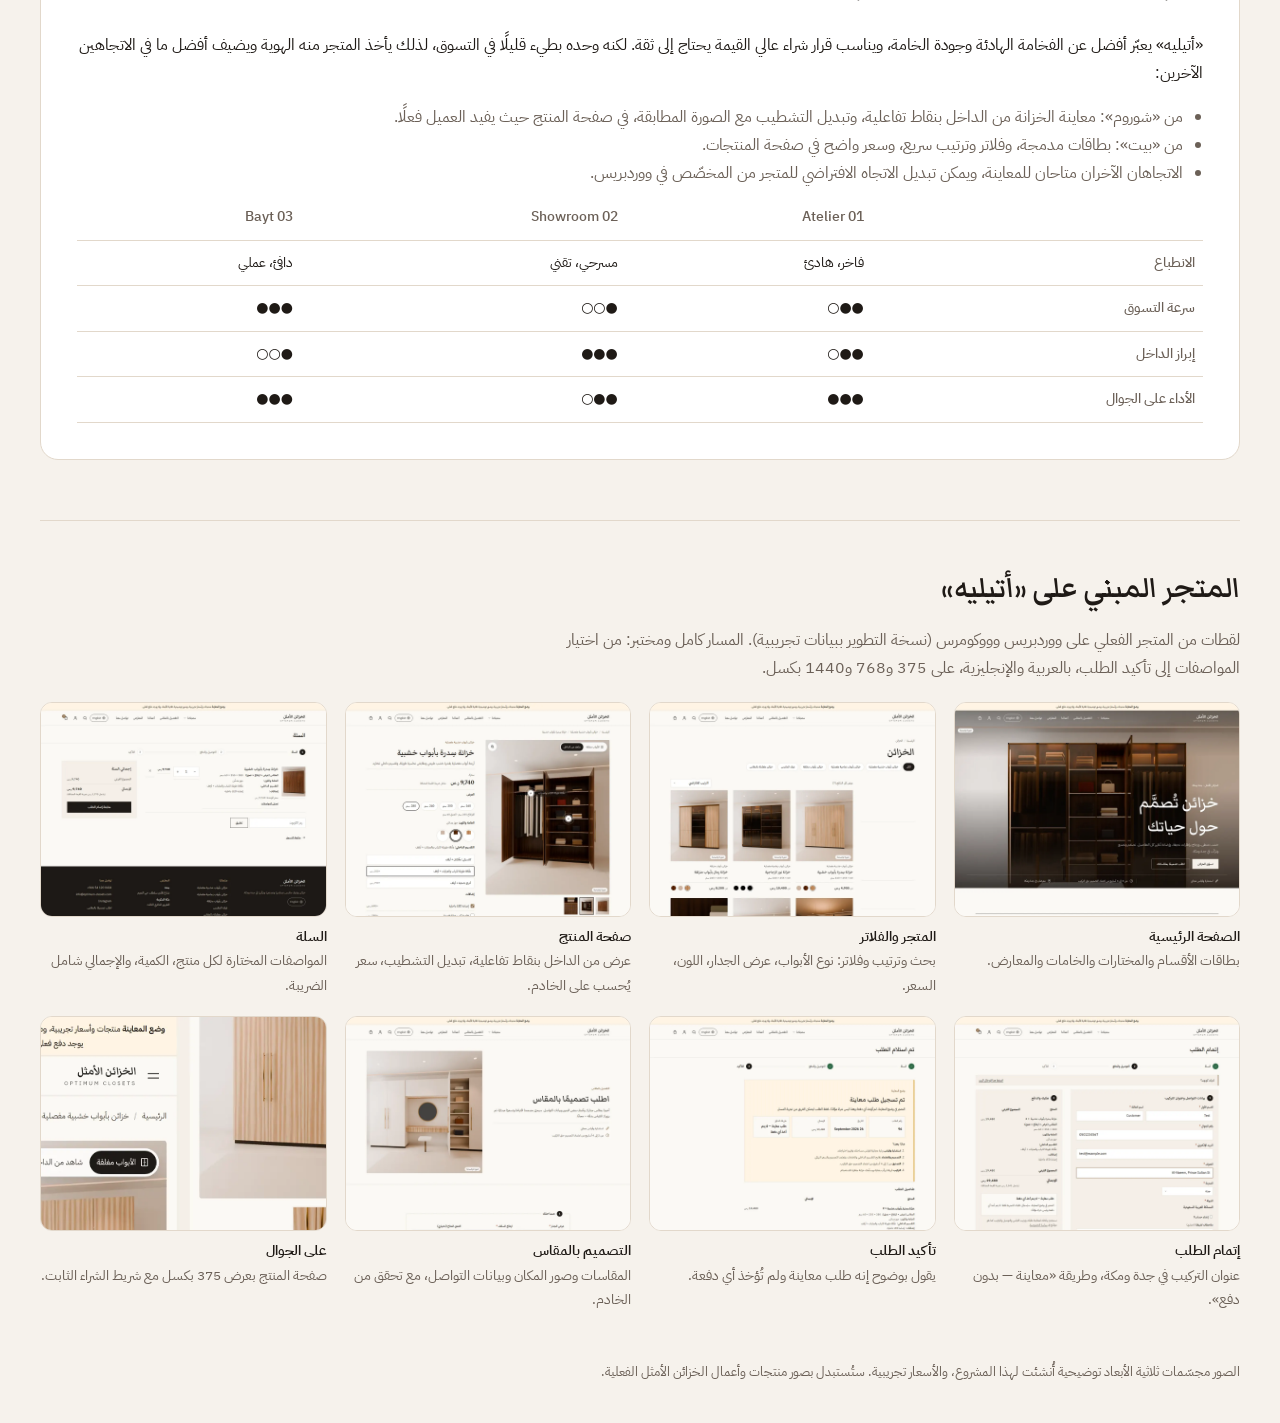
==== commit ec1d9245: "Final renders, QA fixes, screenshots and handover - 48 renders incl. interior-layout variants; fixed" ====
--- a/optimum-closets/concepts/index.html
+++ b/optimum-closets/concepts/index.html
@@ -3,7 +3,7 @@
 <head>
 <meta charset="utf-8">
 <meta name="viewport" content="width=device-width, initial-scale=1">
-<title>Design Concepts — Optimum Closets</title>
+<title>Optimum Closets Design Directions</title>
 <meta name="description" content="Three design directions for the Optimum Closets store, compared, with a recommendation.">
 <link rel="stylesheet" href="../assets/fonts/fonts.css">
 <style>
@@ -40,6 +40,16 @@
 th, td { text-align: start; padding: 10px 8px; border-bottom: 1px solid var(--line); vertical-align: top; }
 th { color: var(--muted); font-weight: 500; }
 .tablewrap { overflow-x: auto; }
+.store { padding-block: 8px 48px; border-top: 1px solid var(--line); }
+.store h2 { font-family: "Markazi Text", serif; font-weight: 600; font-size: 36px; margin: 28px 0 6px; }
+.store > p { color: var(--muted); max-width: 70ch; margin: 0 0 20px; }
+.store-grid { display: grid; grid-template-columns: repeat(auto-fill, minmax(260px, 1fr)); gap: 18px; }
+.store-grid figure { margin: 0; display: grid; gap: 8px; align-content: start; }
+.store-grid a { display: block; border: 1px solid var(--line); border-radius: 12px; overflow: hidden; background: var(--card); aspect-ratio: 4 / 3; }
+.store-grid img { width: 100%; height: 100%; object-fit: cover; object-position: top; }
+.store-grid figcaption { font-size: 14px; color: var(--muted); }
+.store-grid figcaption strong { display: block; color: var(--ink); font-weight: 600; }
+.checks { margin: 18px 0 0; padding-inline-start: 20px; color: var(--muted); font-size: 14.5px; display: grid; gap: 4px; }
 footer { color: var(--muted); font-size: 13px; padding-block: 0 40px; }
 @media (max-width: 860px) { .concept { grid-template-columns: 1fr; } }
 </style>
@@ -68,7 +78,7 @@
 				<dt data-i="palette">الألوان</dt><dd data-i="c1p">عاجي، إسبريسو، برونزي</dd>
 				<dt data-i="best">الأنسب لـ</dt><dd data-i="c1b">بناء الثقة والانطباع الفاخر، والطلبات عالية القيمة</dd>
 			</dl>
-			<div class="links"><a class="primary" href="atelier.html" data-i="openAr">افتح بالعربية</a><a href="atelier.html?lang=en" data-i="openEn">افتح بالإنجليزية</a></div>
+			<div class="links"><a class="primary" href="atelier.html#ar" data-i="openAr">افتح بالعربية</a><a href="atelier.html#en" data-i="openEn">افتح بالإنجليزية</a></div>
 		</div>
 	</section>
 
@@ -86,7 +96,7 @@
 				<dt data-i="palette">الألوان</dt><dd data-i="c2p">جوز داكن، ضوء نحاسي</dd>
 				<dt data-i="best">الأنسب لـ</dt><dd data-i="c2b">إبراز الخزائن الزجاجية والإضاءة والتقسيمات الداخلية</dd>
 			</dl>
-			<div class="links"><a class="primary" href="showroom.html" data-i="openAr">افتح بالعربية</a><a href="showroom.html?lang=en" data-i="openEn">افتح بالإنجليزية</a></div>
+			<div class="links"><a class="primary" href="showroom.html#ar" data-i="openAr">افتح بالعربية</a><a href="showroom.html#en" data-i="openEn">افتح بالإنجليزية</a></div>
 		</div>
 	</section>
 
@@ -104,7 +114,7 @@
 				<dt data-i="palette">الألوان</dt><dd data-i="c3p">رملي، طيني، أخضر عميق</dd>
 				<dt data-i="best">الأنسب لـ</dt><dd data-i="c3b">التصفح السريع ومقارنة الأسعار والشراء من الجوال</dd>
 			</dl>
-			<div class="links"><a class="primary" href="bayt.html" data-i="openAr">افتح بالعربية</a><a href="bayt.html?lang=en" data-i="openEn">افتح بالإنجليزية</a></div>
+			<div class="links"><a class="primary" href="bayt.html#ar" data-i="openAr">افتح بالعربية</a><a href="bayt.html#en" data-i="openEn">افتح بالإنجليزية</a></div>
 		</div>
 	</section>
 
@@ -126,6 +136,20 @@
 					<tr><th data-i="r4">الأداء على الجوال</th><td>●●●</td><td>●●○</td><td>●●●</td></tr>
 				</tbody>
 			</table>
+		</div>
+	</section>
+	<section class="store" id="store">
+		<h2 data-i="storeT">المتجر المبني على «أتيليه»</h2>
+		<p data-i="storeP">لقطات من المتجر الفعلي على ووردبريس وووكومرس (نسخة التطوير ببيانات تجريبية). المسار كامل ومختبر: من اختيار المواصفات إلى تأكيد الطلب، بالعربية والإنجليزية، على 375 و768 و1440 بكسل.</p>
+		<div class="store-grid">
+			<figure><a href="shots/store-home.webp"><img src="shots/store-home.webp" alt="" loading="lazy" data-alt-ar="الصفحة الرئيسية" data-alt-en="Homepage"></a><figcaption><strong data-i="s_home">الصفحة الرئيسية</strong><span data-i="s_homed">بطاقات الأقسام والمختارات والخامات والمعارض.</span></figcaption></figure>
+			<figure><a href="shots/store-shop.webp"><img src="shots/store-shop.webp" alt="" loading="lazy" data-alt-ar="المتجر والفلاتر" data-alt-en="Shop and filters"></a><figcaption><strong data-i="s_shop">المتجر والفلاتر</strong><span data-i="s_shopd">بحث وترتيب وفلاتر: نوع الأبواب، عرض الجدار، اللون، السعر.</span></figcaption></figure>
+			<figure><a href="shots/store-product.webp"><img src="shots/store-product.webp" alt="" loading="lazy" data-alt-ar="صفحة المنتج" data-alt-en="Product page"></a><figcaption><strong data-i="s_product">صفحة المنتج</strong><span data-i="s_productd">عرض من الداخل بنقاط تفاعلية، تبديل التشطيب، سعر يُحسب على الخادم.</span></figcaption></figure>
+			<figure><a href="shots/store-cart.webp"><img src="shots/store-cart.webp" alt="" loading="lazy" data-alt-ar="السلة" data-alt-en="Cart"></a><figcaption><strong data-i="s_cart">السلة</strong><span data-i="s_cartd">المواصفات المختارة لكل منتج، الكمية، والإجمالي شامل الضريبة.</span></figcaption></figure>
+			<figure><a href="shots/store-checkout.webp"><img src="shots/store-checkout.webp" alt="" loading="lazy" data-alt-ar="إتمام الطلب" data-alt-en="Checkout"></a><figcaption><strong data-i="s_checkout">إتمام الطلب</strong><span data-i="s_checkoutd">عنوان التركيب في جدة ومكة، وطريقة «معاينة — بدون دفع».</span></figcaption></figure>
+			<figure><a href="shots/store-confirm.webp"><img src="shots/store-confirm.webp" alt="" loading="lazy" data-alt-ar="تأكيد الطلب" data-alt-en="Confirmation"></a><figcaption><strong data-i="s_confirm">تأكيد الطلب</strong><span data-i="s_confirmd">يقول بوضوح إنه طلب معاينة ولم تُؤخذ أي دفعة.</span></figcaption></figure>
+			<figure><a href="shots/store-mtm.webp"><img src="shots/store-mtm.webp" alt="" loading="lazy" data-alt-ar="التصميم بالمقاس" data-alt-en="Made to measure"></a><figcaption><strong data-i="s_mtm">التصميم بالمقاس</strong><span data-i="s_mtmd">المقاسات وصور المكان وبيانات التواصل، مع تحقق من الخادم.</span></figcaption></figure>
+			<figure><a href="shots/store-mobile.webp"><img src="shots/store-mobile.webp" alt="" loading="lazy" data-alt-ar="على الجوال" data-alt-en="On mobile"></a><figcaption><strong data-i="s_mobile">على الجوال</strong><span data-i="s_mobiled">صفحة المنتج بعرض 375 بكسل مع شريط الشراء الثابت.</span></figcaption></figure>
 		</div>
 	</section>
 	<footer data-i="foot">الصور مجسّمات ثلاثية الأبعاد توضيحية أُنشئت لهذا المشروع، والأسعار تجريبية. ستُستبدل بصور منتجات وأعمال الخزائن الأمثل الفعلية.</footer>
@@ -152,11 +176,21 @@
 		rec2: 'From Bayt: compact cards, fast filters and sorting, and clear prices on the product listing.',
 		rec3: 'The other two directions stay available to preview, and the store’s default direction can be switched in the WordPress Customizer.',
 		r1: 'Feel', r1a: 'Premium, calm', r1b: 'Theatrical, technical', r1c: 'Warm, practical', r2: 'Shopping speed', r3: 'Shows interiors', r4: 'Mobile performance',
+		s_home: 'Homepage', s_homed: 'Categories, featured products, materials and showrooms.',
+		s_shop: 'Shop and filters', s_shopd: 'Search, sorting and filters: door type, wall width, colour, price.',
+		s_product: 'Product page', s_productd: 'See-inside view with hotspots, finish switching, server-computed price.',
+		s_cart: 'Cart', s_cartd: 'Chosen options per line, quantity, totals including VAT.',
+		s_checkout: 'Checkout', s_checkoutd: 'Installation address for Jeddah & Makkah, and the “Preview — no payment” method.',
+		s_confirm: 'Confirmation', s_confirmd: 'Says plainly it is a preview order and no payment was taken.',
+		s_mtm: 'Made to measure', s_mtmd: 'Measurements, photos of the space and contact details, validated on the server.',
+		s_mobile: 'On mobile', s_mobiled: 'Product page at 375 px with the sticky buy bar.',
+		storeT: 'The store, built on “Atelier”',
+		storeP: 'Screenshots of the working WordPress / WooCommerce store (development copy with demo data). The whole journey is tested, from choosing options to order confirmation, in Arabic and English at 375, 768 and 1440 px.',
 		foot: 'Images are illustrative 3D renders created for this project, and prices are demo values. They will be replaced with Optimum Closets’ actual product and project photos.'
 	};
 	var ar = {};
 	document.querySelectorAll( '[data-i]' ).forEach( function ( el ) { ar[ el.getAttribute( 'data-i' ) ] = el.innerHTML; } );
-	var lang = new URLSearchParams( location.search ).get( 'lang' ) === 'en' ? 'en' : 'ar';
+	var lang = ( new URLSearchParams( location.search ).get( 'lang' ) === 'en' || location.hash === '#en' ) ? 'en' : 'ar';
 	function apply() {
 		var d = lang === 'en' ? en : ar;
 		document.documentElement.lang = lang;
@@ -166,9 +200,10 @@
 			if ( d[ k ] !== undefined ) { el.innerHTML = d[ k ]; }
 		} );
 		document.querySelectorAll( '.links a, a.shot' ).forEach( function ( a ) {
-			if ( a.classList.contains( 'shot' ) ) { a.href = a.getAttribute( 'href' ).split( '?' )[ 0 ] + ( lang === 'en' ? '?lang=en' : '?lang=ar' ); }
+			if ( a.classList.contains( 'shot' ) ) { a.href = a.getAttribute( 'href' ).split( /[?#]/ )[ 0 ] + '#' + lang; }
 		} );
 		document.getElementById( 'lang' ).textContent = lang === 'en' ? 'العربية' : 'English';
+		document.querySelectorAll( 'img[data-alt-ar]' ).forEach( function ( img ) { img.alt = img.getAttribute( lang === 'en' ? 'data-alt-en' : 'data-alt-ar' ); } );
 		document.querySelectorAll( 'img[data-alt]' ).forEach( function ( img ) {
 			var n = img.getAttribute( 'data-alt' );
 			var name = { c1: 'Atelier', c2: 'Showroom', c3: 'Bayt' }[ n.slice( 0, 2 ) ];
@@ -177,7 +212,7 @@
 	}
 	document.getElementById( 'lang' ).addEventListener( 'click', function () {
 		lang = lang === 'en' ? 'ar' : 'en';
-		var u = new URL( location.href ); u.searchParams.set( 'lang', lang ); history.replaceState( null, '', u );
+		try { var u = new URL( location.href ); u.hash = lang; u.searchParams.delete( 'lang' ); history.replaceState( null, '', u ); } catch ( e ) {}
 		apply();
 	} );
 	apply();
